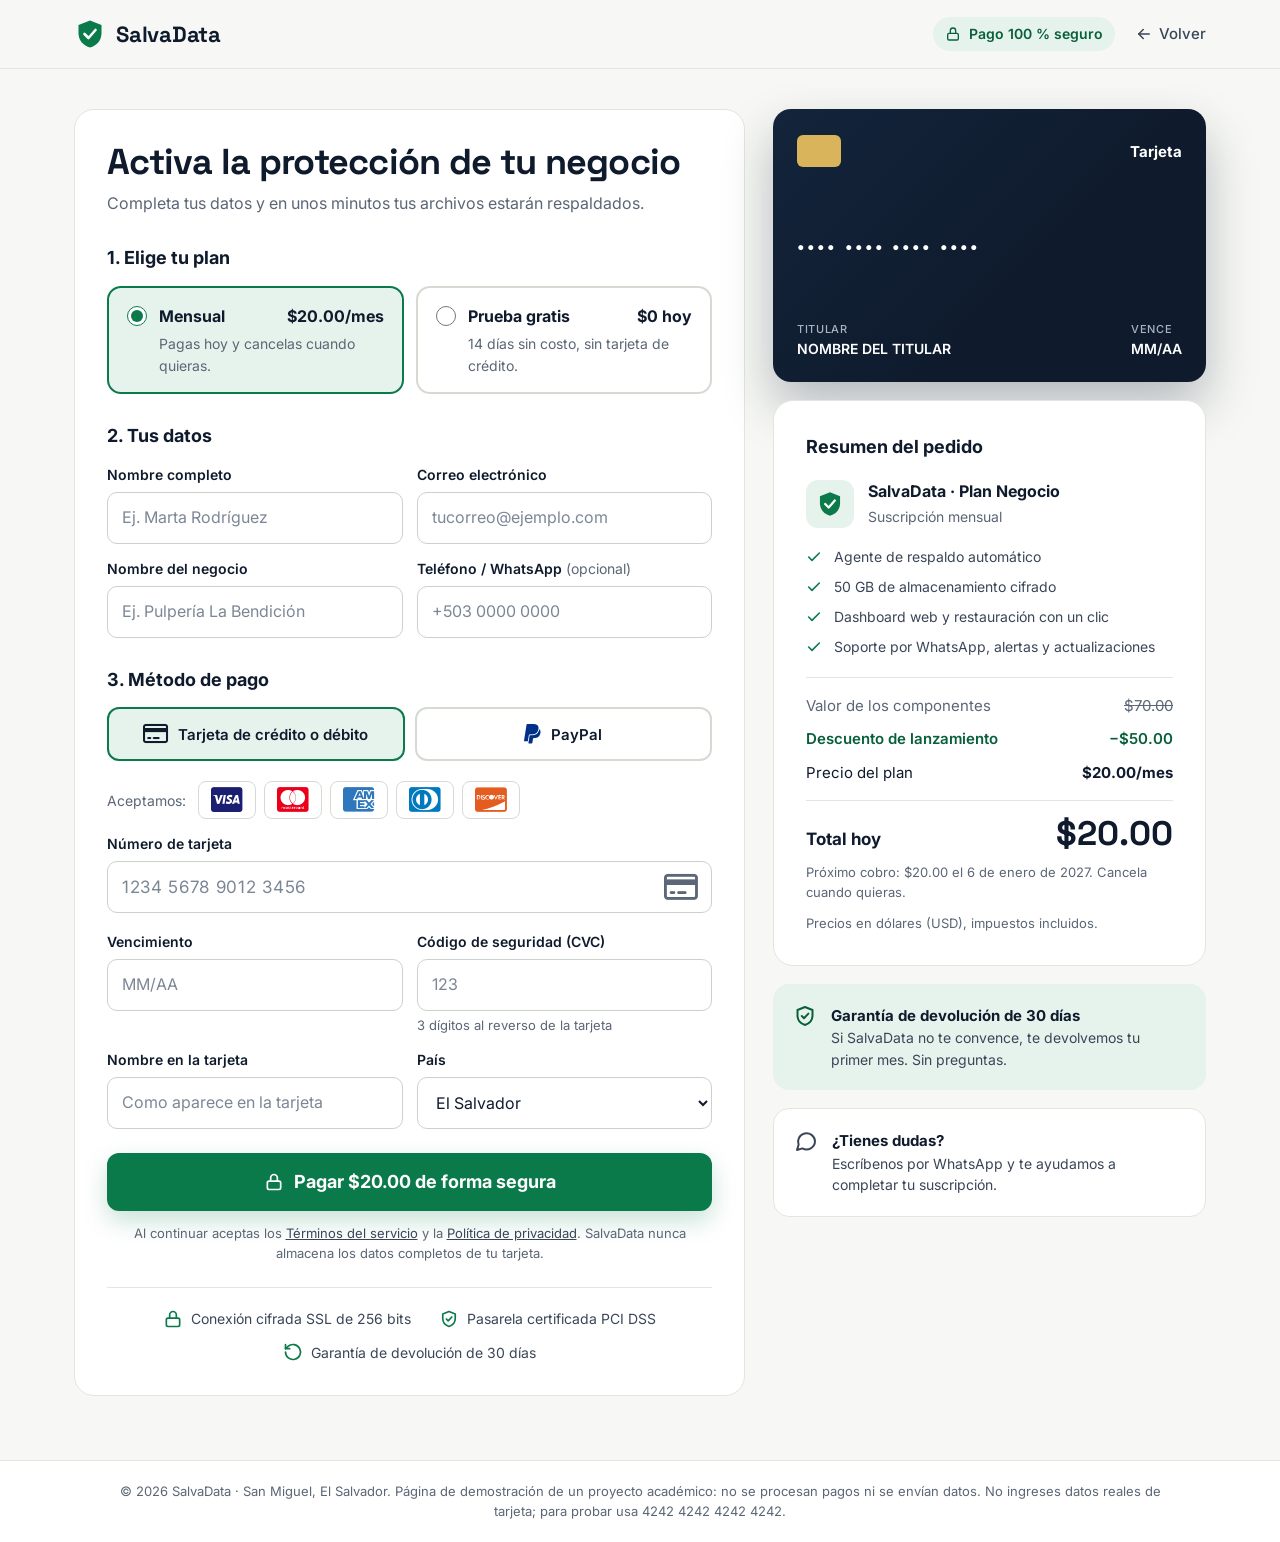
==== salvadata-web/checkout.html @ 9bafadc7 "primerito commit" ====
<!DOCTYPE html>
<html lang="es">
<head>
  <meta charset="UTF-8">
  <meta name="viewport" content="width=device-width, initial-scale=1.0">
  <title>Pago seguro | SalvaData</title>
  <meta name="robots" content="noindex">
  <link rel="preconnect" href="https://fonts.googleapis.com">
  <link rel="preconnect" href="https://fonts.gstatic.com" crossorigin>
  <link href="https://fonts.googleapis.com/css2?family=Inter:wght@400;500;600;700&family=Space+Grotesk:wght@500;600;700&display=swap" rel="stylesheet">
  <!-- Font Awesome: logotipos de las marcas de tarjetas (Visa, Mastercard, Amex, Diners, Discover, PayPal) -->
  <link rel="stylesheet" href="https://cdnjs.cloudflare.com/ajax/libs/font-awesome/6.5.2/css/all.min.css" referrerpolicy="no-referrer">
  <link rel="stylesheet" href="css/styles.css">
</head>
<body>

  <svg xmlns="http://www.w3.org/2000/svg" style="display:none">
    <symbol id="logo" viewBox="0 0 32 32"><path d="M16 2.5 4.5 7v8.2c0 7.2 4.9 12.4 11.5 14.3 6.6-1.9 11.5-7.1 11.5-14.3V7L16 2.5Z" fill="currentColor"/><path d="m10.5 16 4 4 7-8" fill="none" stroke="#fff" stroke-width="2.6" stroke-linecap="round" stroke-linejoin="round"/></symbol>
    <symbol id="i-check" viewBox="0 0 24 24" fill="none" stroke="currentColor" stroke-width="2.4" stroke-linecap="round" stroke-linejoin="round"><path d="M20 6 9 17l-5-5"/></symbol>
    <symbol id="i-lock" viewBox="0 0 24 24" fill="none" stroke="currentColor" stroke-width="2" stroke-linecap="round" stroke-linejoin="round"><rect x="4" y="11" width="16" height="10" rx="2"/><path d="M8 11V7a4 4 0 0 1 8 0v4"/></symbol>
    <symbol id="i-shield" viewBox="0 0 24 24" fill="none" stroke="currentColor" stroke-width="2" stroke-linecap="round" stroke-linejoin="round"><path d="M12 3 4.5 6v5.5c0 4.7 3.2 8.1 7.5 9.5 4.3-1.4 7.5-4.8 7.5-9.5V6L12 3Z"/><path d="m8.8 12 2.2 2.2 4.4-4.6"/></symbol>
    <symbol id="i-back" viewBox="0 0 24 24" fill="none" stroke="currentColor" stroke-width="2" stroke-linecap="round" stroke-linejoin="round"><path d="M19 12H5"/><path d="m11 18-6-6 6-6"/></symbol>
    <symbol id="i-refresh" viewBox="0 0 24 24" fill="none" stroke="currentColor" stroke-width="2" stroke-linecap="round" stroke-linejoin="round"><path d="M3 12a9 9 0 1 0 3-6.7L3 8"/><path d="M3 3v5h5"/></symbol>
    <symbol id="i-chat" viewBox="0 0 24 24" fill="none" stroke="currentColor" stroke-width="2" stroke-linecap="round" stroke-linejoin="round"><path d="M21 12a8.5 8.5 0 0 1-12.6 7.4L3 21l1.6-5.2A8.5 8.5 0 1 1 21 12Z"/></symbol>
  </svg>

  <header class="site-header checkout-header">
    <div class="container">
      <a href="index.html" class="logo" aria-label="SalvaData, volver a la página principal">
        <svg class="logo-mark" aria-hidden="true"><use href="#logo"/></svg>
        <span>SalvaData</span>
      </a>
      <div class="header-right">
        <span class="secure-pill"><svg class="icon" aria-hidden="true"><use href="#i-lock"/></svg>Pago 100 % seguro</span>
        <a href="index.html" class="back-link"><svg class="icon" aria-hidden="true"><use href="#i-back"/></svg>Volver</a>
      </div>
    </div>
  </header>

  <main class="checkout">
    <div class="container">

      <!-- ============ COLUMNA IZQUIERDA ============ -->
      <div>
        <form id="checkout-form" class="panel" novalidate>
          <h1>Activa la protección de tu negocio</h1>
          <p class="checkout__intro">Completa tus datos y en unos minutos tus archivos estarán respaldados.</p>

          <!-- 1. Plan -->
          <fieldset class="form-block">
            <legend>1. Elige tu plan</legend>
            <div class="plan-options">
              <label class="plan-option">
                <input type="radio" name="plan" value="mensual" checked>
                <span class="plan-option__body">
                  <span class="plan-option__top">Mensual <span>$20.00/mes</span></span>
                  <span class="plan-option__desc">Pagas hoy y cancelas cuando quieras.</span>
                </span>
              </label>
              <label class="plan-option">
                <input type="radio" name="plan" value="prueba">
                <span class="plan-option__body">
                  <span class="plan-option__top">Prueba gratis <span>$0 hoy</span></span>
                  <span class="plan-option__desc">14 días sin costo, sin tarjeta de crédito.</span>
                </span>
              </label>
            </div>
          </fieldset>

          <!-- 2. Datos -->
          <fieldset class="form-block">
            <legend>2. Tus datos</legend>
            <div class="fields">
              <div class="field">
                <label for="nombre">Nombre completo</label>
                <input id="nombre" type="text" autocomplete="name" placeholder="Ej. Marta Rodríguez">
              </div>
              <div class="field">
                <label for="correo">Correo electrónico</label>
                <input id="correo" type="email" autocomplete="email" placeholder="tucorreo@ejemplo.com">
              </div>
              <div class="field">
                <label for="negocio">Nombre del negocio</label>
                <input id="negocio" type="text" autocomplete="organization" placeholder="Ej. Pulpería La Bendición">
              </div>
              <div class="field">
                <label for="telefono">Teléfono / WhatsApp <span style="font-weight:400;color:var(--muted)">(opcional)</span></label>
                <input id="telefono" type="tel" autocomplete="tel" placeholder="+503 0000 0000">
              </div>
            </div>
          </fieldset>

          <!-- 3. Pago (solo plan mensual) -->
          <fieldset class="form-block" id="pago-block">
            <legend>3. Método de pago</legend>
            <div class="pay-tabs" role="tablist" aria-label="Método de pago">
              <button type="button" class="pay-tab" role="tab" id="tab-tarjeta" aria-selected="true" aria-controls="panel-tarjeta" data-method="tarjeta">
                <i class="fa-regular fa-credit-card" aria-hidden="true"></i>Tarjeta de crédito o débito
              </button>
              <button type="button" class="pay-tab" role="tab" id="tab-paypal" aria-selected="false" aria-controls="panel-paypal" data-method="paypal" tabindex="-1">
                <i class="fa-brands fa-paypal" aria-hidden="true" style="color:#003087"></i>PayPal
              </button>
            </div>

            <div id="panel-tarjeta" role="tabpanel" aria-labelledby="tab-tarjeta">
              <div class="accepted">
                <span class="accepted__label">Aceptamos:</span>
                <div class="card-logos" id="card-logos">
                  <span class="card-logo" data-brand="visa" title="Visa"><i class="fa-brands fa-cc-visa" aria-hidden="true"></i><span class="sr-only">Visa</span></span>
                  <span class="card-logo" data-brand="mastercard" title="Mastercard"><i class="fa-brands fa-cc-mastercard" aria-hidden="true"></i><span class="sr-only">Mastercard</span></span>
                  <span class="card-logo" data-brand="amex" title="American Express"><i class="fa-brands fa-cc-amex" aria-hidden="true"></i><span class="sr-only">American Express</span></span>
                  <span class="card-logo" data-brand="diners" title="Diners Club"><i class="fa-brands fa-cc-diners-club" aria-hidden="true"></i><span class="sr-only">Diners Club</span></span>
                  <span class="card-logo" data-brand="discover" title="Discover"><i class="fa-brands fa-cc-discover" aria-hidden="true"></i><span class="sr-only">Discover</span></span>
                </div>
              </div>

              <div class="fields">
                <div class="field field--full">
                  <label for="card-number">Número de tarjeta</label>
                  <div class="input-icon">
                    <input id="card-number" type="text" inputmode="numeric" autocomplete="cc-number" placeholder="1234 5678 9012 3456">
                    <span class="input-icon__brand" id="card-brand-icon" aria-hidden="true"><i class="fa-regular fa-credit-card"></i></span>
                  </div>
                  <span class="field__hint" id="card-brand-text" aria-live="polite"></span>
                </div>
                <div class="field">
                  <label for="card-exp">Vencimiento</label>
                  <input id="card-exp" type="text" inputmode="numeric" autocomplete="cc-exp" placeholder="MM/AA">
                </div>
                <div class="field">
                  <label for="card-cvc">Código de seguridad (CVC)</label>
                  <input id="card-cvc" type="password" inputmode="numeric" autocomplete="cc-csc" placeholder="123">
                  <span class="field__hint" id="cvc-hint">3 dígitos al reverso de la tarjeta</span>
                </div>
                <div class="field">
                  <label for="card-name">Nombre en la tarjeta</label>
                  <input id="card-name" type="text" autocomplete="cc-name" placeholder="Como aparece en la tarjeta">
                </div>
                <div class="field">
                  <label for="pais">País</label>
                  <select id="pais" autocomplete="country-name">
                    <option>El Salvador</option>
                    <option>Guatemala</option>
                    <option>Honduras</option>
                    <option>Nicaragua</option>
                    <option>Costa Rica</option>
                    <option>Panamá</option>
                    <option>México</option>
                    <option>Estados Unidos</option>
                    <option>Otro</option>
                  </select>
                </div>
              </div>
            </div>

            <div id="panel-paypal" role="tabpanel" aria-labelledby="tab-paypal" hidden>
              <div class="notice notice--neutral">
                <i class="fa-brands fa-paypal" aria-hidden="true"></i>
                <p>Al continuar se abrirá PayPal para que inicies sesión y apruebes el pago de <strong>$20.00 al mes</strong>. SalvaData no recibe tu contraseña ni los datos de tu cuenta.</p>
              </div>
            </div>
          </fieldset>

          <div class="notice notice--accent" id="trial-note" hidden>
            <svg class="icon" aria-hidden="true"><use href="#i-shield"/></svg>
            <p><strong>No necesitas tarjeta para tu prueba.</strong> Te avisaremos antes de que terminen los 14 días y tú decides si continúas. Nunca te cobraremos sin tu aprobación.</p>
          </div>

          <p class="form-error" id="form-error" role="alert" hidden></p>

          <button type="submit" class="btn btn--primary btn--block pay-btn" id="pay-btn">
            <svg class="icon" aria-hidden="true"><use href="#i-lock"/></svg>
            <span id="pay-label">Pagar $20.00 de forma segura</span>
          </button>
          <p class="legal">Al continuar aceptas los <a href="#">Términos del servicio</a> y la <a href="#">Política de privacidad</a>. SalvaData nunca almacena los datos completos de tu tarjeta.</p>

          <ul class="trust">
            <li><svg class="icon" aria-hidden="true"><use href="#i-lock"/></svg>Conexión cifrada SSL de 256 bits</li>
            <li><svg class="icon" aria-hidden="true"><use href="#i-shield"/></svg>Pasarela certificada PCI DSS</li>
            <li><svg class="icon" aria-hidden="true"><use href="#i-refresh"/></svg>Garantía de devolución de 30 días</li>
          </ul>
        </form>

        <!-- Pantalla de confirmación -->
        <section class="panel success" id="success" hidden tabindex="-1" aria-labelledby="success-title">
          <div class="success__icon"><svg aria-hidden="true"><use href="#i-check"/></svg></div>
          <h1 id="success-title">¡Pago aprobado!</h1>
          <p class="success__text" id="success-text"></p>
          <p class="success__paid" id="success-paid"></p>
          <ol class="success__steps">
            <li><span>1</span>Revisa tu correo y confirma tu cuenta.</li>
            <li><span>2</span>Descarga e instala el agente para Windows.</li>
            <li><span>3</span>Elige las carpetas que quieres proteger.</li>
          </ol>
          <div class="success__actions">
            <button type="button" class="btn btn--primary btn--lg" id="download-btn">Descargar agente para Windows</button>
            <a href="index.html" class="btn btn--outline btn--lg">Volver al inicio</a>
          </div>
          <button type="button" class="link-btn" id="reset-btn">Repetir la demostración</button>
        </section>
      </div>

      <!-- ============ COLUMNA DERECHA: RESUMEN ============ -->
      <aside class="summary-col" aria-label="Resumen del pedido">
        <div class="card-preview" id="card-preview" aria-hidden="true">
          <div class="card-preview__top">
            <span class="card-preview__chip"></span>
            <span class="card-preview__brand" id="preview-brand"><span>Tarjeta</span></span>
          </div>
          <div class="card-preview__number" id="preview-number">•••• •••• •••• ••••</div>
          <div class="card-preview__bottom">
            <span class="card-preview__holder"><small>TITULAR</small><span id="preview-name">NOMBRE DEL TITULAR</span></span>
            <span><small>VENCE</small><span id="preview-exp">MM/AA</span></span>
          </div>
        </div>

        <div class="panel summary">
          <h2>Resumen del pedido</h2>
          <div class="summary__plan">
            <div class="summary__plan-icon"><svg class="logo-mark" aria-hidden="true"><use href="#logo"/></svg></div>
            <div>
              <strong>SalvaData · Plan Negocio</strong>
              <span id="summary-plan">Suscripción mensual</span>
            </div>
          </div>
          <ul class="check-list">
            <li><svg class="icon" aria-hidden="true"><use href="#i-check"/></svg>Agente de respaldo automático</li>
            <li><svg class="icon" aria-hidden="true"><use href="#i-check"/></svg>50 GB de almacenamiento cifrado</li>
            <li><svg class="icon" aria-hidden="true"><use href="#i-check"/></svg>Dashboard web y restauración con un clic</li>
            <li><svg class="icon" aria-hidden="true"><use href="#i-check"/></svg>Soporte por WhatsApp, alertas y actualizaciones</li>
          </ul>
          <div class="summary__rows">
            <div class="summary__row summary__row--muted"><span>Valor de los componentes</span><s>$70.00</s></div>
            <div class="summary__row summary__row--discount"><span>Descuento de lanzamiento</span><span>−$50.00</span></div>
            <div class="summary__row"><span>Precio del plan</span><strong>$20.00/mes</strong></div>
            <div class="summary__row summary__row--discount" id="trial-row" hidden><span>Prueba gratis (14 días)</span><span>−$20.00</span></div>
          </div>
          <div class="summary__total"><span>Total hoy</span><strong id="total-today">$20.00</strong></div>
          <p class="summary__small" id="next-charge"></p>
          <p class="summary__small">Precios en dólares (USD), impuestos incluidos.</p>
        </div>

        <div class="side-box side-box--accent">
          <svg class="icon" aria-hidden="true"><use href="#i-shield"/></svg>
          <p><strong>Garantía de devolución de 30 días</strong>Si SalvaData no te convence, te devolvemos tu primer mes. Sin preguntas.</p>
        </div>
        <div class="side-box side-box--plain">
          <svg class="icon" aria-hidden="true"><use href="#i-chat"/></svg>
          <p><strong>¿Tienes dudas?</strong>Escríbenos por WhatsApp y te ayudamos a completar tu suscripción.</p>
        </div>
      </aside>

    </div>
  </main>

  <footer class="demo-footer">
    <p>© 2026 SalvaData · San Miguel, El Salvador. Página de demostración de un proyecto académico: no se procesan pagos ni se envían datos. No ingreses datos reales de tarjeta; para probar usa 4242 4242 4242 4242.</p>
  </footer>

  <script src="js/checkout.js"></script>
</body>
</html>
---- salvadata-web/css/styles.css ----
/* =========================================================
   SalvaData – Estilos globales (landing + checkout)
   ========================================================= */

:root {
  --accent: #0B7A4B;
  --accent-dark: #08603B;
  --accent-soft: #E6F3EC;
  --accent-light: #7DD3A8;
  --ink: #0F1B2D;
  --text: #3A4658;
  --muted: #5B6676;
  --bg: #F7F8F5;
  --surface: #FFFFFF;
  --border: #E2E6E0;
  --border-strong: #CBD2C9;
  --warn: #B54708;
  --warn-dark: #93370D;
  --warn-bg: #FFF8F1;
  --warn-soft: #FDE7D2;
  --warn-border: #F3D9BF;
  --gold: #F2B33D;
  --error: #9B1C14;
  --error-bg: #FEECEB;
  --navy: #0F1B2D;
  --navy-text: #A9B4C2;
  --radius: 16px;
  --radius-sm: 10px;
  --shadow: 0 30px 70px rgba(15, 27, 45, 0.12);
  --font-body: "Inter", system-ui, -apple-system, "Segoe UI", sans-serif;
  --font-head: "Space Grotesk", "Inter", system-ui, sans-serif;
}

*, *::before, *::after { box-sizing: border-box; }

html { scroll-behavior: smooth; scroll-padding-top: 80px; }

body {
  margin: 0;
  font-family: var(--font-body);
  font-size: 16px;
  line-height: 1.55;
  color: var(--ink);
  background: var(--bg);
  -webkit-font-smoothing: antialiased;
}

img, svg { display: block; max-width: 100%; }
a { color: var(--accent); }
a:hover { color: var(--accent-dark); }
h1, h2, h3, p, ul, ol, figure, blockquote { margin: 0; }
ul, ol { padding: 0; list-style: none; }
button, input, select { font: inherit; color: inherit; }

:focus-visible { outline: 3px solid rgba(11, 122, 75, 0.45); outline-offset: 2px; }

.container { width: 100%; max-width: 1180px; margin: 0 auto; padding: 0 24px; }
.sr-only {
  position: absolute; width: 1px; height: 1px; padding: 0; margin: -1px;
  overflow: hidden; clip: rect(0, 0, 0, 0); white-space: nowrap; border: 0;
}

/* ---------- Tipografía ---------- */
.eyebrow {
  font-size: 14px; font-weight: 700; letter-spacing: 0.08em;
  text-transform: uppercase; color: var(--accent-dark);
}
.eyebrow--warn { color: var(--warn); }
.eyebrow--light { color: var(--accent-light); }

.section-title {
  margin-top: 12px;
  font-family: var(--font-head);
  font-size: clamp(2rem, 3.4vw, 2.9rem);
  line-height: 1.1;
  letter-spacing: -0.02em;
}
.section-lead { margin-top: 18px; font-size: 18px; color: var(--text); max-width: 720px; }
.section-head--center { text-align: center; max-width: 720px; margin: 0 auto; }
.section-head--center .section-lead { margin-left: auto; margin-right: auto; }

/* ---------- Botones ---------- */
.btn {
  display: inline-flex; align-items: center; justify-content: center; gap: 10px;
  min-height: 48px; padding: 0 22px;
  border-radius: 12px; border: 1.5px solid transparent;
  font-weight: 600; font-size: 16px; text-decoration: none;
  cursor: pointer; transition: transform .15s ease, background-color .15s ease, box-shadow .15s ease;
}
.btn:hover { transform: translateY(-1px); }
.btn--primary { background: var(--accent); color: #fff; box-shadow: 0 10px 24px rgba(11, 122, 75, 0.22); }
.btn--primary:hover { background: var(--accent-dark); color: #fff; }
.btn--outline { background: var(--surface); border-color: var(--border-strong); color: var(--ink); }
.btn--outline:hover { border-color: var(--ink); color: var(--ink); }
.btn--ghost-light { border-color: #fff; color: #fff; }
.btn--ghost-light:hover { background: rgba(255,255,255,0.08); color: #fff; }
.btn--lg { min-height: 56px; padding: 0 28px; font-size: 17px; font-weight: 700; }
.btn--sm { min-height: 44px; padding: 0 18px; font-size: 15px; }
.btn--block { width: 100%; }

/* ---------- Iconos y listas con check ---------- */
.icon { width: 20px; height: 20px; flex: none; }
.check-list { display: flex; flex-direction: column; gap: 14px; }
.check-list li { display: flex; gap: 12px; align-items: flex-start; }
.check-list .icon { margin-top: 2px; color: var(--accent); }
.inline-checks { display: flex; flex-wrap: wrap; gap: 8px 22px; font-size: 15px; color: var(--text); }
.inline-checks li { display: flex; align-items: center; gap: 8px; }
.inline-checks .icon { width: 18px; height: 18px; color: var(--accent); }

/* ---------- Encabezado ---------- */
.site-header {
  position: sticky; top: 0; z-index: 50;
  background: rgba(247, 248, 245, 0.94);
  backdrop-filter: saturate(1.4) blur(8px);
  border-bottom: 1px solid var(--border);
}
.site-header .container { display: flex; align-items: center; justify-content: space-between; gap: 24px; min-height: 72px; }
.logo { display: flex; align-items: center; gap: 10px; text-decoration: none; color: var(--ink); }
.logo:hover { color: var(--ink); }
.logo svg { width: 32px; height: 32px; }
.logo-mark { color: var(--accent); flex: none; }
.logo span { font-family: var(--font-head); font-weight: 700; font-size: 22px; letter-spacing: -0.01em; }
.nav { display: flex; align-items: center; gap: 28px; }
.nav__links { display: flex; gap: 24px; }
.nav__links a { color: var(--text); text-decoration: none; font-weight: 500; font-size: 15px; padding: 10px 0; }
.nav__links a:hover { color: var(--ink); }
.nav-toggle {
  display: none; width: 44px; height: 44px; border-radius: 10px;
  border: 1.5px solid var(--border-strong); background: var(--surface);
  align-items: center; justify-content: center; cursor: pointer;
}
.nav-toggle .icon { width: 22px; height: 22px; }

/* ---------- 1. Hero ---------- */
.hero { padding: 72px 0 96px; }
.hero .container { display: grid; grid-template-columns: 1.1fr 1fr; gap: 56px; align-items: center; }
.pill {
  display: inline-flex; align-items: center; gap: 8px;
  padding: 6px 14px; border-radius: 999px;
  background: var(--accent-soft); color: var(--accent-dark);
  font-size: 14px; font-weight: 600;
}
.hero h1 {
  margin-top: 20px;
  font-family: var(--font-head); font-weight: 700;
  font-size: clamp(2.4rem, 4.8vw, 4rem); line-height: 1.04; letter-spacing: -0.025em;
}
.hero__sub { margin-top: 22px; font-size: 19px; color: var(--text); max-width: 560px; }
.hero__actions { margin-top: 32px; display: flex; flex-wrap: wrap; gap: 12px; }
.hero .inline-checks { margin-top: 24px; }

.hero-visual { position: relative; padding-top: 20px; }
.hero-visual__badge {
  position: absolute; top: 0; right: 20px; z-index: 2;
  display: inline-flex; align-items: center; gap: 8px;
  padding: 10px 14px; border-radius: 12px;
  background: var(--navy); color: #fff; font-size: 14px; font-weight: 600;
  box-shadow: 0 12px 28px rgba(15, 27, 45, 0.25);
}
.hero-visual__badge .icon { width: 18px; height: 18px; }
.agent-card {
  background: var(--surface); border: 1px solid var(--border);
  border-radius: 20px; padding: 28px; box-shadow: var(--shadow);
}
.agent-card__top { display: flex; align-items: center; justify-content: space-between; gap: 12px; flex-wrap: wrap; }
.agent-card__brand { display: flex; align-items: center; gap: 10px; font-weight: 600; }
.agent-card__brand svg { width: 26px; height: 26px; }
.status {
  display: inline-flex; align-items: center; gap: 6px;
  padding: 4px 10px; border-radius: 999px;
  background: var(--accent-soft); color: var(--accent-dark); font-size: 13px; font-weight: 600;
}
.status::before { content: ""; width: 8px; height: 8px; border-radius: 50%; background: var(--accent); }
.agent-card__main { margin-top: 28px; display: flex; align-items: center; gap: 20px; }
.shield-circle {
  width: 84px; height: 84px; border-radius: 50%; flex: none;
  background: var(--accent-soft); color: var(--accent);
  display: flex; align-items: center; justify-content: center;
}
.shield-circle svg { width: 44px; height: 44px; }
.agent-card__title { font-family: var(--font-head); font-size: 24px; font-weight: 700; }
.agent-card__meta { color: var(--muted); font-size: 15px; }
.progress { margin-top: 20px; height: 8px; border-radius: 999px; background: #EDF0EB; overflow: hidden; }
.progress span { display: block; height: 100%; background: var(--accent); border-radius: inherit; }
.progress--full span { width: 0; animation: fill 1.6s ease-out .3s forwards; }
@keyframes fill { to { width: 100%; } }
.file-list { margin-top: 22px; display: flex; flex-direction: column; gap: 10px; }
.file-list li {
  display: flex; align-items: center; justify-content: space-between; gap: 12px;
  padding: 12px 14px; border-radius: 12px; background: var(--bg); font-size: 15px;
}
.file-list li > span { display: flex; align-items: center; gap: 10px; min-width: 0; overflow-wrap: anywhere; }
.file-list .icon { width: 18px; height: 18px; color: var(--muted); }
.file-list strong { color: var(--accent-dark); font-size: 13px; }
.agent-card__foot { margin-top: 18px; font-size: 14px; color: var(--muted); }

/* ---------- Secciones genéricas ---------- */
.section { padding: 96px 0; }
.section--white { background: var(--surface); border-top: 1px solid var(--border); border-bottom: 1px solid var(--border); }
.section--dark { background: var(--navy); color: #E8EDF3; }
.section--dark .section-title { color: #fff; }
.section--dark .section-lead { color: var(--navy-text); }

.grid-3 { display: grid; grid-template-columns: repeat(3, minmax(0, 1fr)); gap: 20px; }
.grid-2 { display: grid; grid-template-columns: repeat(2, minmax(0, 1fr)); gap: 20px; }

/* ---------- 2. Problema y solución ---------- */
.pain-card { padding: 28px; border-radius: var(--radius); border: 1px solid var(--warn-border); background: var(--warn-bg); }
.pain-card__icon {
  width: 48px; height: 48px; border-radius: 12px; background: var(--warn-soft); color: var(--warn);
  display: flex; align-items: center; justify-content: center;
}
.pain-card__icon .icon { width: 24px; height: 24px; }
.pain-card h3 { margin-top: 18px; font-size: 20px; }
.pain-card p { margin-top: 8px; color: var(--text); }
.problem-grid { margin-top: 44px; }
.solution {
  margin-top: 28px; padding: 40px; border-radius: 20px; background: var(--accent-soft);
  display: grid; grid-template-columns: repeat(2, minmax(0, 1fr)); gap: 32px 56px; align-items: center;
}
.solution h3 { margin-top: 10px; font-family: var(--font-head); font-size: clamp(1.6rem, 2.6vw, 2.2rem); line-height: 1.15; letter-spacing: -0.015em; }
.solution p { margin-top: 14px; font-size: 17px; color: var(--text); }

/* ---------- 3. Mockup ---------- */
.browser { margin-top: 48px; background: var(--surface); color: var(--ink); border-radius: 16px; overflow: hidden; box-shadow: 0 40px 90px rgba(0, 0, 0, 0.35); }
.browser__bar { display: flex; align-items: center; gap: 14px; padding: 12px 18px; background: #EEF1EC; border-bottom: 1px solid var(--border); }
.browser__dots { display: flex; gap: 6px; }
.browser__dots span { width: 11px; height: 11px; border-radius: 50%; background: #D5DBD3; }
.browser__url { flex: 1; max-width: 420px; margin: 0 auto; padding: 6px 14px; border-radius: 8px; background: #fff; font-size: 13px; color: var(--muted); text-align: center; }
.dash { display: grid; grid-template-columns: 220px minmax(0, 1fr); }
.dash__side { padding: 22px 16px; background: var(--bg); border-right: 1px solid var(--border); }
.dash__side .logo span { font-size: 17px; }
.dash__side .logo svg { width: 24px; height: 24px; }
.dash__menu { margin-top: 22px; display: flex; flex-direction: column; gap: 4px; font-size: 15px; }
.dash__menu li { padding: 10px 12px; border-radius: 8px; color: var(--text); }
.dash__menu li.is-active { background: var(--accent-soft); color: var(--accent-dark); font-weight: 600; }
.dash__main { padding: 28px; min-width: 0; }
.dash__head { display: flex; flex-wrap: wrap; align-items: center; justify-content: space-between; gap: 16px; }
.dash__hello { font-family: var(--font-head); font-size: 24px; font-weight: 700; }
.dash__head p { color: var(--muted); font-size: 15px; }
.stats { margin-top: 24px; display: grid; grid-template-columns: repeat(3, minmax(0, 1fr)); gap: 14px; }
.stat { padding: 18px; border-radius: 12px; border: 1px solid var(--border); }
.stat__label { font-size: 13px; color: var(--muted); font-weight: 500; }
.stat__value { margin-top: 6px; font-size: 20px; font-weight: 700; }
.stat__value small { font-size: 14px; font-weight: 500; color: var(--muted); }
.stat__value--ok { display: flex; align-items: center; gap: 8px; color: var(--accent-dark); }
.stat__value--ok::before { content: ""; width: 10px; height: 10px; border-radius: 50%; background: var(--accent); }
.stat .progress { margin-top: 10px; height: 6px; }
.table-title { margin-top: 28px; font-weight: 700; }
.table-wrap { margin-top: 12px; overflow-x: auto; border: 1px solid var(--border); border-radius: 12px; }
.table-wrap table { width: 100%; min-width: 620px; border-collapse: collapse; font-size: 14px; }
.table-wrap th { padding: 12px 16px; text-align: left; font-weight: 600; color: var(--muted); background: var(--bg); }
.table-wrap td { padding: 12px 16px; border-top: 1px solid var(--border); }
.tag { display: inline-block; padding: 3px 10px; border-radius: 999px; font-size: 13px; font-weight: 600; background: var(--accent-soft); color: var(--accent-dark); white-space: nowrap; }
.tag--warn { background: #FEF0E1; color: var(--warn-dark); }
.mockup-caption { margin-top: 16px; text-align: center; font-size: 14px; color: var(--navy-text); }

/* ---------- 4. Cómo funciona ---------- */
.steps { margin-top: 52px; counter-reset: paso; }
.step { padding: 32px; border-radius: 18px; background: var(--surface); border: 1px solid var(--border); position: relative; }
.step__num {
  width: 52px; height: 52px; border-radius: 50%; background: var(--accent); color: #fff;
  display: flex; align-items: center; justify-content: center;
  font-family: var(--font-head); font-weight: 700; font-size: 22px;
}
.step h3 { margin-top: 20px; font-size: 21px; }
.step p { margin-top: 8px; color: var(--text); }
.center-cta { margin-top: 40px; text-align: center; }

/* ---------- 5. Precio ---------- */
.pricing { display: grid; grid-template-columns: 1fr 1.1fr; gap: 48px 64px; align-items: center; }
.promo-note {
  margin-top: 24px; display: inline-flex; align-items: center; gap: 10px;
  padding: 12px 16px; border-radius: 12px; background: #FFF4D6; color: #5C3D00; font-weight: 600; font-size: 15px;
}
.promo-note .icon { color: #8A5A00; }
.price-card { padding: 36px; border-radius: 22px; border: 2px solid var(--accent); background: var(--surface); box-shadow: var(--shadow); }
.price-card__head { display: flex; align-items: center; justify-content: space-between; gap: 12px; flex-wrap: wrap; }
.price-card__name { font-family: var(--font-head); font-size: 24px; font-weight: 700; }
.badge-gold { padding: 5px 12px; border-radius: 999px; background: var(--gold); color: var(--ink); font-size: 13px; font-weight: 700; }
.value-list { margin-top: 24px; }
.value-list li { display: flex; justify-content: space-between; gap: 16px; padding: 12px 0; border-bottom: 1px dashed #D5DBD3; }
.value-list li:last-child { border-bottom-style: solid; border-color: var(--border); }
.value-list li span:last-child { font-weight: 600; white-space: nowrap; }
.value-total { margin-top: 18px; display: flex; justify-content: space-between; font-size: 17px; color: var(--muted); }
.value-total s { font-weight: 600; }
.price-today {
  margin-top: 14px; padding: 20px; border-radius: 14px; background: var(--accent-soft);
  display: flex; flex-wrap: wrap; align-items: flex-end; justify-content: space-between; gap: 8px 16px;
}
.price-today__label { font-weight: 700; color: var(--accent-dark); }
.price-today__amount { font-family: var(--font-head); font-weight: 700; font-size: 52px; line-height: 1; }
.price-today__amount small { font-size: 18px; font-weight: 600; color: var(--text); }
.price-card .btn { margin-top: 22px; }
.price-alt { margin-top: 12px; text-align: center; font-size: 14px; color: var(--muted); }
.price-alt a { font-weight: 600; color: var(--accent-dark); }

/* ---------- 6. Prueba social ---------- */
.compare { margin-top: 48px; }
.compare__col { padding: 32px; border-radius: 18px; }
.compare__col--before { background: var(--warn-bg); border: 1px solid var(--warn-border); }
.compare__col--after { background: var(--accent-soft); border: 1px solid var(--accent); }
.compare__label { display: inline-flex; padding: 5px 12px; border-radius: 999px; font-weight: 700; font-size: 14px; }
.compare__col--before .compare__label { background: var(--warn-soft); color: var(--warn-dark); }
.compare__col--after .compare__label { background: var(--accent); color: #fff; }
.compare .check-list { margin-top: 22px; }
.compare__col--before .check-list { color: var(--text); }
.compare__col--before .check-list .icon { color: var(--warn); }

.testimonials-title { margin-top: 72px; text-align: center; font-family: var(--font-head); font-size: clamp(1.5rem, 2.4vw, 2rem); letter-spacing: -0.015em; }
.testimonials-note { margin: 8px auto 0; max-width: 640px; text-align: center; font-size: 14px; color: var(--muted); }
.testimonials { margin-top: 32px; }
.testimonial { padding: 28px; border-radius: 18px; background: var(--surface); border: 1px solid var(--border); display: flex; flex-direction: column; gap: 20px; }
.testimonial blockquote { font-size: 17px; }
.testimonial figcaption { margin-top: auto; display: flex; align-items: center; gap: 12px; font-size: 14px; color: var(--muted); }
.testimonial figcaption strong { display: block; color: var(--ink); font-size: 15px; }
.avatar { width: 44px; height: 44px; border-radius: 50%; flex: none; display: flex; align-items: center; justify-content: center; font-weight: 700; }
.avatar--1 { background: var(--warn-soft); color: var(--warn-dark); }
.avatar--2 { background: #DCE7F7; color: #1D3F73; }
.avatar--3 { background: var(--accent-soft); color: var(--accent-dark); }

/* ---------- 7. FAQ ---------- */
.faq { max-width: 860px; }
.faq__list { margin-top: 44px; border-top: 1px solid var(--border); }
.faq details { border-bottom: 1px solid var(--border); }
.faq summary {
  list-style: none; cursor: pointer;
  display: flex; align-items: center; justify-content: space-between; gap: 16px;
  padding: 22px 4px; font-size: 18px; font-weight: 600;
}
.faq summary::-webkit-details-marker { display: none; }
.faq summary::after {
  content: "+"; flex: none; font-size: 28px; font-weight: 400; line-height: 1; color: var(--accent);
  transition: transform .2s ease;
}
.faq details[open] summary::after { transform: rotate(45deg); }
.faq details p { padding: 0 4px 22px; color: var(--text); }

/* ---------- 8. Garantía y CTA final ---------- */
.final-cta { text-align: center; max-width: 860px; }
.final-cta__icon {
  width: 76px; height: 76px; margin: 0 auto; border-radius: 50%;
  background: rgba(125, 211, 168, 0.14); color: var(--accent-light);
  display: flex; align-items: center; justify-content: center;
}
.final-cta__icon svg { width: 40px; height: 40px; }
.final-cta .section-title { margin-top: 24px; }
.final-cta .section-lead { margin-left: auto; margin-right: auto; max-width: 640px; }
.final-cta__actions { margin-top: 36px; display: flex; flex-wrap: wrap; justify-content: center; gap: 12px; }
.final-cta .inline-checks { margin-top: 36px; justify-content: center; color: #D3DBE5; }
.final-cta .inline-checks .icon { color: var(--accent-light); }

/* ---------- Pie de página ---------- */
.site-footer { background: var(--surface); border-top: 1px solid var(--border); }
.site-footer .container { padding-top: 28px; padding-bottom: 28px; display: flex; flex-wrap: wrap; align-items: center; justify-content: space-between; gap: 12px 24px; font-size: 14px; color: var(--muted); }
.site-footer .logo svg { width: 22px; height: 22px; }
.site-footer .logo span { font-size: 17px; }
.site-footer nav { display: flex; gap: 18px; }
.site-footer nav a { color: var(--muted); }

/* =========================================================
   CHECKOUT
   ========================================================= */
.checkout-header .container { min-height: 68px; }
.secure-pill { white-space: nowrap; display: inline-flex; align-items: center; gap: 8px; padding: 6px 12px; border-radius: 999px; background: var(--accent-soft); color: var(--accent-dark); font-size: 14px; font-weight: 600; }
.secure-pill .icon { width: 16px; height: 16px; }
.header-right { display: flex; align-items: center; gap: 20px; flex-wrap: wrap; }
.back-link { display: inline-flex; align-items: center; gap: 6px; min-height: 44px; color: var(--text); text-decoration: none; font-weight: 500; font-size: 15px; }
.back-link .icon { width: 18px; height: 18px; }

.checkout { padding: 40px 0 64px; }
.checkout .container { display: grid; grid-template-columns: minmax(0, 1.55fr) minmax(0, 1fr); gap: 28px; align-items: start; }
.panel { background: var(--surface); border: 1px solid var(--border); border-radius: 20px; padding: 32px; }
.checkout h1 { font-family: var(--font-head); font-size: clamp(1.7rem, 3vw, 2.25rem); line-height: 1.15; letter-spacing: -0.02em; }
.checkout__intro { margin-top: 8px; color: var(--muted); }

.form-block { border: 0; margin: 28px 0 0; padding: 0; min-width: 0; }
.form-block legend { padding: 0; font-size: 18px; font-weight: 700; }

.plan-options { margin-top: 14px; display: grid; grid-template-columns: repeat(2, minmax(0, 1fr)); gap: 12px; }
.plan-option {
  display: flex; gap: 12px; align-items: flex-start; padding: 16px 18px;
  border-radius: 14px; border: 2px solid #D5DBD3; background: var(--surface); cursor: pointer;
  transition: border-color .15s ease, background-color .15s ease;
}
.plan-option:has(input:checked) { border-color: var(--accent); background: var(--accent-soft); }
.plan-option input { width: 20px; height: 20px; margin: 2px 0 0; accent-color: var(--accent); flex: none; }
.plan-option__body { flex: 1; min-width: 0; }
.plan-option__top { display: flex; justify-content: space-between; gap: 8px; font-weight: 700; }
.plan-option__desc { display: block; margin-top: 4px; font-size: 14px; color: var(--muted); }

.fields { margin-top: 14px; display: grid; grid-template-columns: repeat(2, minmax(0, 1fr)); gap: 14px; }
.field--full { grid-column: 1 / -1; }
.field label { display: block; margin-bottom: 6px; font-size: 14px; font-weight: 600; }
.field input, .field select {
  width: 100%; min-height: 52px; padding: 0 14px;
  border: 1.5px solid var(--border-strong); border-radius: var(--radius-sm);
  background: var(--surface); font-size: 16px;
  transition: border-color .15s ease, box-shadow .15s ease;
}
.field input:focus, .field select:focus { outline: none; border-color: var(--accent); box-shadow: 0 0 0 4px rgba(11, 122, 75, 0.15); }
.field input::placeholder { color: #7C8796; }
.field input.is-invalid { border-color: #D92D20; box-shadow: 0 0 0 4px rgba(217, 45, 32, 0.12); }
.field__hint { display: block; margin-top: 4px; font-size: 13px; color: var(--muted); }
.input-icon { position: relative; }
.input-icon input { padding-right: 64px; letter-spacing: 0.04em; font-size: 17px; }
.input-icon__brand { position: absolute; right: 14px; top: 50%; transform: translateY(-50%); font-size: 30px; line-height: 1; color: var(--muted); pointer-events: none; }

.pay-tabs { margin-top: 14px; display: grid; grid-template-columns: repeat(2, minmax(0, 1fr)); gap: 10px; }
.pay-tab {
  min-height: 54px; padding: 0 16px; border-radius: 12px;
  border: 2px solid #D5DBD3; background: var(--surface);
  font-weight: 600; font-size: 15px; cursor: pointer;
  display: flex; align-items: center; justify-content: center; gap: 10px;
}
.pay-tab i { font-size: 22px; }
.pay-tab[aria-selected="true"] { border-color: var(--accent); background: var(--accent-soft); }

.accepted { margin-top: 20px; display: flex; flex-wrap: wrap; align-items: center; gap: 10px; }
.accepted__label { font-size: 14px; color: var(--muted); margin-right: 2px; }
.card-logos { display: flex; flex-wrap: wrap; gap: 8px; }
.card-logo {
  display: inline-flex; align-items: center; justify-content: center;
  width: 58px; height: 38px; border-radius: 8px;
  border: 1.5px solid #D5DBD3; background: #fff; font-size: 28px;
  transition: opacity .15s ease, border-color .15s ease, transform .15s ease;
}
.card-logo[data-brand="visa"] { color: #1A1F71; }
.card-logo[data-brand="mastercard"] { color: #EB001B; }
.card-logo[data-brand="amex"] { color: #2E77BC; }
.card-logo[data-brand="diners"] { color: #0079BE; }
.card-logo[data-brand="discover"] { color: #E55C20; }
.card-logos.has-match .card-logo { opacity: 0.35; }
.card-logos.has-match .card-logo.is-match { opacity: 1; border-color: var(--accent); transform: scale(1.06); }

/* Respaldo: si Font Awesome no carga (sin internet), se muestran los nombres de las marcas */
.no-fa .card-logo { width: auto; padding: 0 10px; font-size: 12px; font-weight: 700; color: var(--ink) !important; }
.no-fa .card-logo .sr-only { position: static; width: auto; height: auto; margin: 0; clip: auto; overflow: visible; }
.no-fa .card-logo i, .no-fa .input-icon__brand, .no-fa .pay-tab i, .no-fa .notice--neutral i { display: none; }

.notice { margin-top: 20px; padding: 18px 20px; border-radius: 14px; display: flex; gap: 14px; align-items: flex-start; font-size: 15px; }
.notice .icon { width: 24px; height: 24px; }
.notice--neutral { border: 1.5px solid var(--border-strong); background: var(--bg); color: var(--text); }
.notice--accent { background: var(--accent-soft); color: var(--ink); }
.notice--accent .icon { color: var(--accent-dark); }
.notice i { font-size: 28px; color: #003087; }

.form-error { margin-top: 20px; padding: 12px 16px; border-radius: 10px; background: var(--error-bg); color: var(--error); font-size: 15px; font-weight: 600; }
.pay-btn { margin-top: 24px; min-height: 58px; font-size: 18px; font-weight: 700; }
.pay-btn .icon { width: 20px; height: 20px; }
.legal { margin-top: 12px; font-size: 13px; color: var(--muted); text-align: center; }
.legal a { color: var(--text); }

.trust { margin-top: 24px; padding-top: 20px; border-top: 1px solid var(--border); display: flex; flex-wrap: wrap; justify-content: center; gap: 12px 28px; font-size: 14px; color: var(--text); }
.trust li { display: flex; align-items: center; gap: 8px; }
.trust .icon { color: var(--accent); }

/* Vista previa de tarjeta */
.card-preview {
  aspect-ratio: 1.586; padding: 22px 24px; border-radius: 18px;
  background: linear-gradient(135deg, #13243B 0%, #0F1B2D 60%);
  color: #fff; display: flex; flex-direction: column; justify-content: space-between;
  box-shadow: 0 24px 50px rgba(15, 27, 45, 0.28);
}
.card-preview__top { display: flex; justify-content: space-between; align-items: center; }
.card-preview__chip { width: 44px; height: 32px; border-radius: 6px; background: #D9B45A; }
.card-preview__brand { font-size: 40px; line-height: 1; min-height: 40px; display: flex; align-items: center; }
.card-preview__brand span { font-size: 15px; font-weight: 700; }
.card-preview__number { font-family: var(--font-head); font-size: clamp(17px, 2.2vw, 21px); letter-spacing: 0.1em; white-space: nowrap; overflow: hidden; }
.card-preview__bottom { display: flex; justify-content: space-between; gap: 12px; font-size: 14px; font-weight: 600; }
.card-preview__bottom small { display: block; color: var(--navy-text); font-size: 11px; font-weight: 500; letter-spacing: 0.06em; }
.card-preview__holder { min-width: 0; overflow: hidden; white-space: nowrap; text-overflow: ellipsis; }

/* Resumen */
.summary-col { display: flex; flex-direction: column; gap: 18px; }
.summary h2 { font-size: 18px; }
.summary__plan { margin-top: 18px; display: flex; gap: 14px; align-items: center; }
.summary__plan-icon { width: 48px; height: 48px; border-radius: 12px; flex: none; background: var(--accent-soft); display: flex; align-items: center; justify-content: center; }
.summary__plan-icon svg { width: 28px; height: 28px; }
.summary__plan strong { display: block; }
.summary__plan span { font-size: 14px; color: var(--muted); }
.summary .check-list { margin-top: 18px; gap: 8px; font-size: 14px; color: var(--text); }
.summary .check-list .icon { width: 16px; height: 16px; margin-top: 3px; }
.summary__rows { margin-top: 20px; padding-top: 16px; border-top: 1px solid var(--border); display: flex; flex-direction: column; gap: 10px; font-size: 15px; }
.summary__row { display: flex; justify-content: space-between; gap: 12px; }
.summary__row--muted { color: var(--muted); }
.summary__row--discount { color: var(--accent-dark); font-weight: 600; }
.summary__total { margin-top: 16px; padding-top: 16px; border-top: 1px solid var(--border); display: flex; justify-content: space-between; align-items: baseline; gap: 12px; }
.summary__total span:first-child { font-size: 17px; font-weight: 700; }
.summary__total strong { font-family: var(--font-head); font-size: 34px; line-height: 1; }
.summary__small { margin-top: 10px; font-size: 13px; color: var(--muted); }
.side-box { border-radius: 16px; padding: 20px; display: flex; gap: 14px; align-items: flex-start; font-size: 14px; color: var(--text); }
.side-box strong { display: block; color: var(--ink); font-size: 15px; }
.side-box .icon { width: 24px; height: 24px; }
.side-box--accent { background: var(--accent-soft); }
.side-box--accent .icon { color: var(--accent-dark); }
.side-box--plain { background: var(--surface); border: 1px solid var(--border); }

/* Éxito */
.success { text-align: center; padding: 44px 32px; }
.success__icon { width: 80px; height: 80px; margin: 0 auto; border-radius: 50%; background: var(--accent-soft); color: var(--accent); display: flex; align-items: center; justify-content: center; }
.success__icon svg { width: 42px; height: 42px; }
.success h1 { margin-top: 22px; }
.success__text { margin: 12px auto 0; max-width: 520px; font-size: 17px; color: var(--text); }
.success__paid { margin-top: 10px; font-size: 15px; color: var(--muted); }
.success__steps { margin: 28px auto 0; max-width: 440px; text-align: left; display: flex; flex-direction: column; gap: 12px; }
.success__steps li { display: flex; gap: 12px; align-items: center; }
.success__steps li span { flex: none; width: 32px; height: 32px; border-radius: 50%; background: var(--accent); color: #fff; display: flex; align-items: center; justify-content: center; font-weight: 700; font-size: 15px; }
.success__actions { margin-top: 30px; display: flex; flex-wrap: wrap; justify-content: center; gap: 12px; }
.link-btn { margin-top: 18px; min-height: 44px; padding: 0 12px; border: none; background: transparent; color: var(--text); font-size: 14px; text-decoration: underline; cursor: pointer; }

.demo-footer { border-top: 1px solid var(--border); background: var(--surface); }
.demo-footer p { padding: 20px 24px; max-width: 1120px; margin: 0 auto; text-align: center; font-size: 13px; color: var(--muted); }

[hidden] { display: none !important; }

/* =========================================================
   RESPONSIVE
   ========================================================= */
@media (max-width: 960px) {
  .hero .container, .pricing, .solution { grid-template-columns: 1fr; }
  .hero { padding: 48px 0 72px; }
  .grid-3 { grid-template-columns: 1fr; }
  .checkout .container { grid-template-columns: 1fr; }
  .summary-col .card-preview { display: none; }
}

@media (max-width: 860px) {
  .nav-toggle { display: inline-flex; }
  .nav {
    position: absolute; top: 100%; left: 0; right: 0;
    flex-direction: column; align-items: stretch; gap: 8px;
    padding: 12px 24px 20px; background: var(--bg); border-bottom: 1px solid var(--border);
    box-shadow: 0 20px 30px rgba(15, 27, 45, 0.08);
    display: none;
  }
  .nav.is-open { display: flex; }
  .nav__links { flex-direction: column; gap: 0; }
  .nav__links a { padding: 12px 0; border-bottom: 1px solid var(--border); font-size: 16px; }
  .nav .btn { width: 100%; margin-top: 8px; }
  .dash { grid-template-columns: 1fr; }
  .dash__side { border-right: 0; border-bottom: 1px solid var(--border); }
  .dash__menu { flex-direction: row; flex-wrap: wrap; }
  .stats { grid-template-columns: 1fr; }
}

@media (max-width: 640px) {
  .section { padding: 72px 0; }
  .grid-2, .plan-options, .fields, .pay-tabs { grid-template-columns: 1fr; }
  .solution, .price-card, .panel, .compare__col { padding: 24px; }
  .hero__actions .btn, .final-cta__actions .btn { width: 100%; }
  .agent-card { padding: 22px; }
  .hero-visual__badge { right: 12px; font-size: 13px; }
  .price-today__amount { font-size: 44px; }
  .site-footer .container { flex-direction: column; text-align: center; }
  .checkout { padding-top: 24px; }
}

@media (max-width: 480px) {
  .checkout-header .back-link { display: none; }
  .checkout-header .container { gap: 12px; }
}

@media (prefers-reduced-motion: reduce) {
  html { scroll-behavior: auto; }
  *, *::before, *::after { animation: none !important; transition: none !important; }
  .progress--full span { width: 100%; }
}
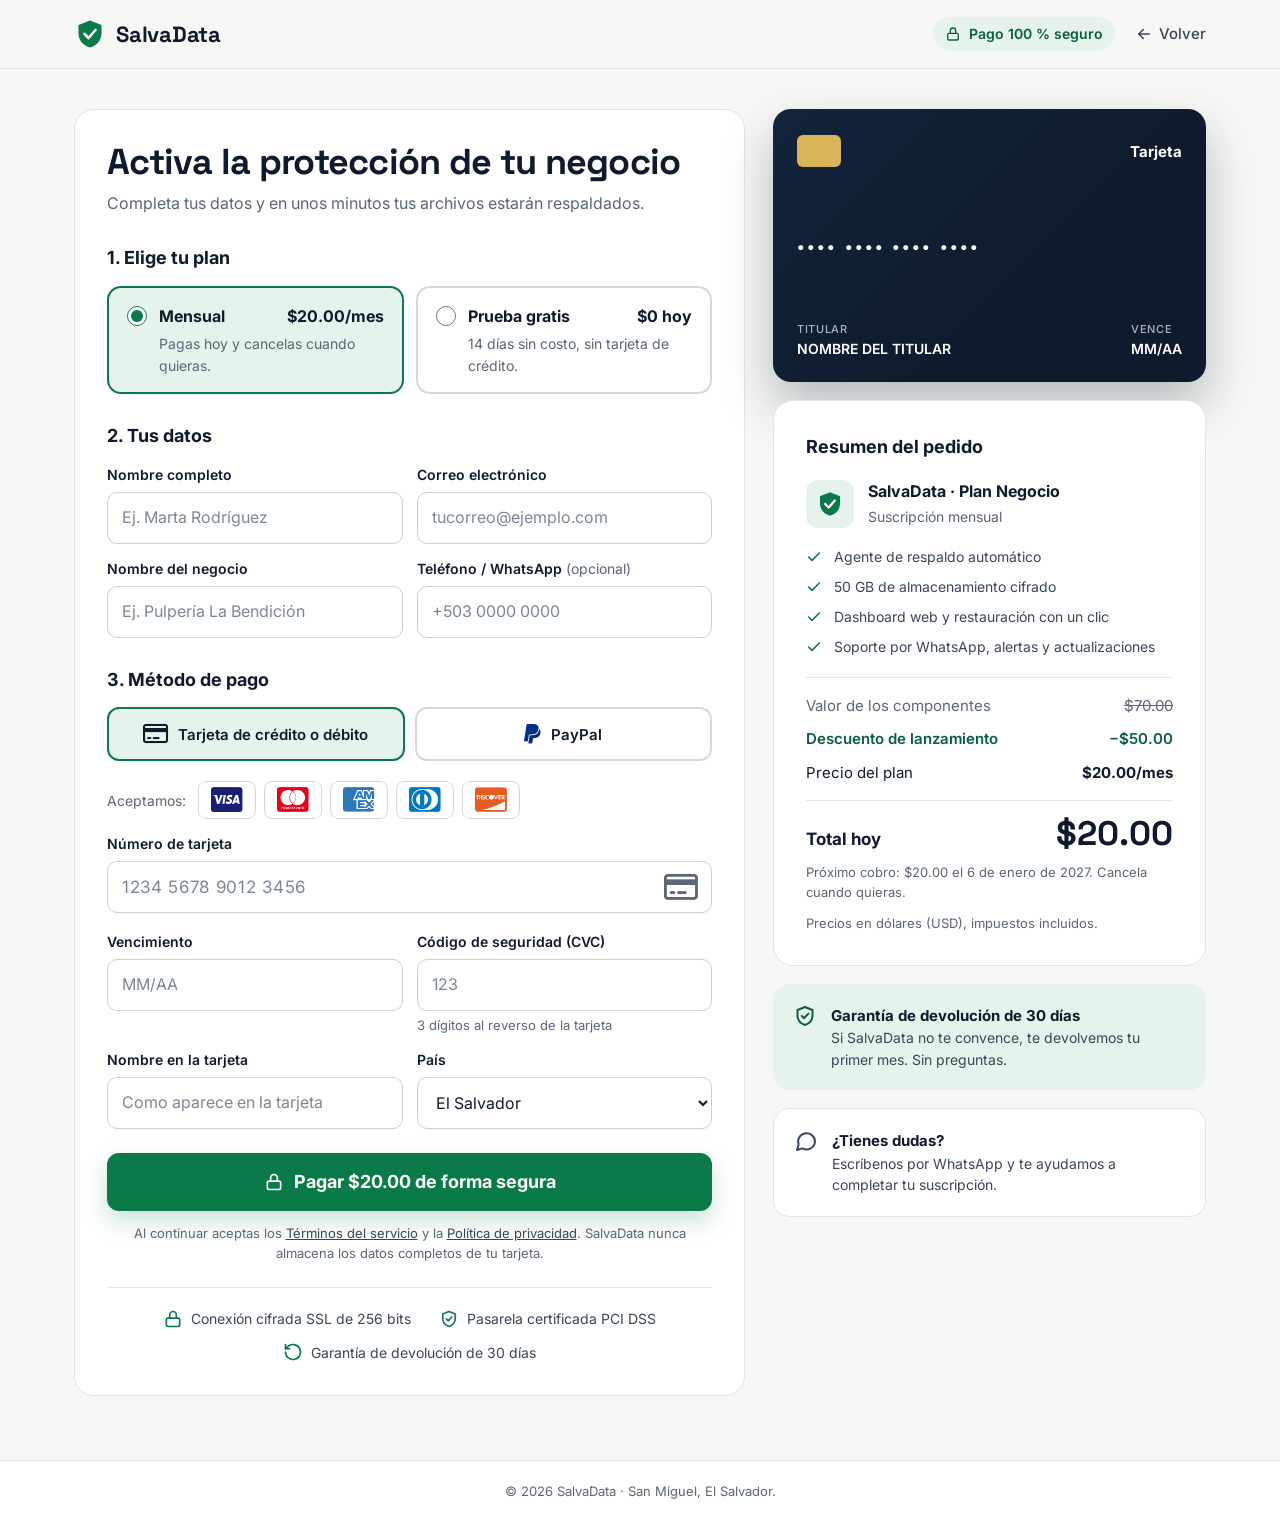
==== commit ba5cfb69: "Elimine texto innecesarios del checkout" ====
--- a/salvadata-web/checkout.html
+++ b/salvadata-web/checkout.html
@@ -1,262 +1,593 @@
-<!DOCTYPE html>
+<!doctype html>
 <html lang="es">
-<head>
-  <meta charset="UTF-8">
-  <meta name="viewport" content="width=device-width, initial-scale=1.0">
-  <title>Pago seguro | SalvaData</title>
-  <meta name="robots" content="noindex">
-  <link rel="preconnect" href="https://fonts.googleapis.com">
-  <link rel="preconnect" href="https://fonts.gstatic.com" crossorigin>
-  <link href="https://fonts.googleapis.com/css2?family=Inter:wght@400;500;600;700&family=Space+Grotesk:wght@500;600;700&display=swap" rel="stylesheet">
-  <!-- Font Awesome: logotipos de las marcas de tarjetas (Visa, Mastercard, Amex, Diners, Discover, PayPal) -->
-  <link rel="stylesheet" href="https://cdnjs.cloudflare.com/ajax/libs/font-awesome/6.5.2/css/all.min.css" referrerpolicy="no-referrer">
-  <link rel="stylesheet" href="css/styles.css">
-</head>
-<body>
-
-  <svg xmlns="http://www.w3.org/2000/svg" style="display:none">
-    <symbol id="logo" viewBox="0 0 32 32"><path d="M16 2.5 4.5 7v8.2c0 7.2 4.9 12.4 11.5 14.3 6.6-1.9 11.5-7.1 11.5-14.3V7L16 2.5Z" fill="currentColor"/><path d="m10.5 16 4 4 7-8" fill="none" stroke="#fff" stroke-width="2.6" stroke-linecap="round" stroke-linejoin="round"/></symbol>
-    <symbol id="i-check" viewBox="0 0 24 24" fill="none" stroke="currentColor" stroke-width="2.4" stroke-linecap="round" stroke-linejoin="round"><path d="M20 6 9 17l-5-5"/></symbol>
-    <symbol id="i-lock" viewBox="0 0 24 24" fill="none" stroke="currentColor" stroke-width="2" stroke-linecap="round" stroke-linejoin="round"><rect x="4" y="11" width="16" height="10" rx="2"/><path d="M8 11V7a4 4 0 0 1 8 0v4"/></symbol>
-    <symbol id="i-shield" viewBox="0 0 24 24" fill="none" stroke="currentColor" stroke-width="2" stroke-linecap="round" stroke-linejoin="round"><path d="M12 3 4.5 6v5.5c0 4.7 3.2 8.1 7.5 9.5 4.3-1.4 7.5-4.8 7.5-9.5V6L12 3Z"/><path d="m8.8 12 2.2 2.2 4.4-4.6"/></symbol>
-    <symbol id="i-back" viewBox="0 0 24 24" fill="none" stroke="currentColor" stroke-width="2" stroke-linecap="round" stroke-linejoin="round"><path d="M19 12H5"/><path d="m11 18-6-6 6-6"/></symbol>
-    <symbol id="i-refresh" viewBox="0 0 24 24" fill="none" stroke="currentColor" stroke-width="2" stroke-linecap="round" stroke-linejoin="round"><path d="M3 12a9 9 0 1 0 3-6.7L3 8"/><path d="M3 3v5h5"/></symbol>
-    <symbol id="i-chat" viewBox="0 0 24 24" fill="none" stroke="currentColor" stroke-width="2" stroke-linecap="round" stroke-linejoin="round"><path d="M21 12a8.5 8.5 0 0 1-12.6 7.4L3 21l1.6-5.2A8.5 8.5 0 1 1 21 12Z"/></symbol>
-  </svg>
-
-  <header class="site-header checkout-header">
-    <div class="container">
-      <a href="index.html" class="logo" aria-label="SalvaData, volver a la página principal">
-        <svg class="logo-mark" aria-hidden="true"><use href="#logo"/></svg>
-        <span>SalvaData</span>
-      </a>
-      <div class="header-right">
-        <span class="secure-pill"><svg class="icon" aria-hidden="true"><use href="#i-lock"/></svg>Pago 100 % seguro</span>
-        <a href="index.html" class="back-link"><svg class="icon" aria-hidden="true"><use href="#i-back"/></svg>Volver</a>
+  <head>
+    <meta charset="UTF-8" />
+    <meta name="viewport" content="width=device-width, initial-scale=1.0" />
+    <title>Pago seguro | SalvaData</title>
+    <meta name="robots" content="noindex" />
+    <link rel="preconnect" href="https://fonts.googleapis.com" />
+    <link rel="preconnect" href="https://fonts.gstatic.com" crossorigin />
+    <link
+      href="https://fonts.googleapis.com/css2?family=Inter:wght@400;500;600;700&family=Space+Grotesk:wght@500;600;700&display=swap"
+      rel="stylesheet"
+    />
+    <!-- Font Awesome: logotipos de las marcas de tarjetas (Visa, Mastercard, Amex, Diners, Discover, PayPal) -->
+    <link
+      rel="stylesheet"
+      href="https://cdnjs.cloudflare.com/ajax/libs/font-awesome/6.5.2/css/all.min.css"
+      referrerpolicy="no-referrer"
+    />
+    <link rel="stylesheet" href="css/styles.css" />
+  </head>
+  <body>
+    <svg xmlns="http://www.w3.org/2000/svg" style="display: none">
+      <symbol id="logo" viewBox="0 0 32 32">
+        <path
+          d="M16 2.5 4.5 7v8.2c0 7.2 4.9 12.4 11.5 14.3 6.6-1.9 11.5-7.1 11.5-14.3V7L16 2.5Z"
+          fill="currentColor"
+        />
+        <path
+          d="m10.5 16 4 4 7-8"
+          fill="none"
+          stroke="#fff"
+          stroke-width="2.6"
+          stroke-linecap="round"
+          stroke-linejoin="round"
+        />
+      </symbol>
+      <symbol
+        id="i-check"
+        viewBox="0 0 24 24"
+        fill="none"
+        stroke="currentColor"
+        stroke-width="2.4"
+        stroke-linecap="round"
+        stroke-linejoin="round"
+      >
+        <path d="M20 6 9 17l-5-5" />
+      </symbol>
+      <symbol
+        id="i-lock"
+        viewBox="0 0 24 24"
+        fill="none"
+        stroke="currentColor"
+        stroke-width="2"
+        stroke-linecap="round"
+        stroke-linejoin="round"
+      >
+        <rect x="4" y="11" width="16" height="10" rx="2" />
+        <path d="M8 11V7a4 4 0 0 1 8 0v4" />
+      </symbol>
+      <symbol
+        id="i-shield"
+        viewBox="0 0 24 24"
+        fill="none"
+        stroke="currentColor"
+        stroke-width="2"
+        stroke-linecap="round"
+        stroke-linejoin="round"
+      >
+        <path
+          d="M12 3 4.5 6v5.5c0 4.7 3.2 8.1 7.5 9.5 4.3-1.4 7.5-4.8 7.5-9.5V6L12 3Z"
+        />
+        <path d="m8.8 12 2.2 2.2 4.4-4.6" />
+      </symbol>
+      <symbol
+        id="i-back"
+        viewBox="0 0 24 24"
+        fill="none"
+        stroke="currentColor"
+        stroke-width="2"
+        stroke-linecap="round"
+        stroke-linejoin="round"
+      >
+        <path d="M19 12H5" />
+        <path d="m11 18-6-6 6-6" />
+      </symbol>
+      <symbol
+        id="i-refresh"
+        viewBox="0 0 24 24"
+        fill="none"
+        stroke="currentColor"
+        stroke-width="2"
+        stroke-linecap="round"
+        stroke-linejoin="round"
+      >
+        <path d="M3 12a9 9 0 1 0 3-6.7L3 8" />
+        <path d="M3 3v5h5" />
+      </symbol>
+      <symbol
+        id="i-chat"
+        viewBox="0 0 24 24"
+        fill="none"
+        stroke="currentColor"
+        stroke-width="2"
+        stroke-linecap="round"
+        stroke-linejoin="round"
+      >
+        <path
+          d="M21 12a8.5 8.5 0 0 1-12.6 7.4L3 21l1.6-5.2A8.5 8.5 0 1 1 21 12Z"
+        />
+      </symbol>
+    </svg>
+
+    <header class="site-header checkout-header">
+      <div class="container">
+        <a
+          href="index.html"
+          class="logo"
+          aria-label="SalvaData, volver a la página principal"
+        >
+          <svg class="logo-mark" aria-hidden="true"><use href="#logo" /></svg>
+          <span>SalvaData</span>
+        </a>
+        <div class="header-right">
+          <span class="secure-pill"
+            ><svg class="icon" aria-hidden="true"><use href="#i-lock" /></svg
+            >Pago 100 % seguro</span
+          >
+          <a href="index.html" class="back-link"
+            ><svg class="icon" aria-hidden="true"><use href="#i-back" /></svg
+            >Volver</a
+          >
+        </div>
       </div>
-    </div>
-  </header>
-
-  <main class="checkout">
-    <div class="container">
-
-      <!-- ============ COLUMNA IZQUIERDA ============ -->
-      <div>
-        <form id="checkout-form" class="panel" novalidate>
-          <h1>Activa la protección de tu negocio</h1>
-          <p class="checkout__intro">Completa tus datos y en unos minutos tus archivos estarán respaldados.</p>
-
-          <!-- 1. Plan -->
-          <fieldset class="form-block">
-            <legend>1. Elige tu plan</legend>
-            <div class="plan-options">
-              <label class="plan-option">
-                <input type="radio" name="plan" value="mensual" checked>
-                <span class="plan-option__body">
-                  <span class="plan-option__top">Mensual <span>$20.00/mes</span></span>
-                  <span class="plan-option__desc">Pagas hoy y cancelas cuando quieras.</span>
-                </span>
-              </label>
-              <label class="plan-option">
-                <input type="radio" name="plan" value="prueba">
-                <span class="plan-option__body">
-                  <span class="plan-option__top">Prueba gratis <span>$0 hoy</span></span>
-                  <span class="plan-option__desc">14 días sin costo, sin tarjeta de crédito.</span>
-                </span>
-              </label>
-            </div>
-          </fieldset>
-
-          <!-- 2. Datos -->
-          <fieldset class="form-block">
-            <legend>2. Tus datos</legend>
-            <div class="fields">
-              <div class="field">
-                <label for="nombre">Nombre completo</label>
-                <input id="nombre" type="text" autocomplete="name" placeholder="Ej. Marta Rodríguez">
-              </div>
-              <div class="field">
-                <label for="correo">Correo electrónico</label>
-                <input id="correo" type="email" autocomplete="email" placeholder="tucorreo@ejemplo.com">
-              </div>
-              <div class="field">
-                <label for="negocio">Nombre del negocio</label>
-                <input id="negocio" type="text" autocomplete="organization" placeholder="Ej. Pulpería La Bendición">
-              </div>
-              <div class="field">
-                <label for="telefono">Teléfono / WhatsApp <span style="font-weight:400;color:var(--muted)">(opcional)</span></label>
-                <input id="telefono" type="tel" autocomplete="tel" placeholder="+503 0000 0000">
-              </div>
-            </div>
-          </fieldset>
-
-          <!-- 3. Pago (solo plan mensual) -->
-          <fieldset class="form-block" id="pago-block">
-            <legend>3. Método de pago</legend>
-            <div class="pay-tabs" role="tablist" aria-label="Método de pago">
-              <button type="button" class="pay-tab" role="tab" id="tab-tarjeta" aria-selected="true" aria-controls="panel-tarjeta" data-method="tarjeta">
-                <i class="fa-regular fa-credit-card" aria-hidden="true"></i>Tarjeta de crédito o débito
+    </header>
+
+    <main class="checkout">
+      <div class="container">
+        <!-- ============ COLUMNA IZQUIERDA ============ -->
+        <div>
+          <form id="checkout-form" class="panel" novalidate>
+            <h1>Activa la protección de tu negocio</h1>
+            <p class="checkout__intro">
+              Completa tus datos y en unos minutos tus archivos estarán
+              respaldados.
+            </p>
+
+            <!-- 1. Plan -->
+            <fieldset class="form-block">
+              <legend>1. Elige tu plan</legend>
+              <div class="plan-options">
+                <label class="plan-option">
+                  <input type="radio" name="plan" value="mensual" checked />
+                  <span class="plan-option__body">
+                    <span class="plan-option__top"
+                      >Mensual <span>$20.00/mes</span></span
+                    >
+                    <span class="plan-option__desc"
+                      >Pagas hoy y cancelas cuando quieras.</span
+                    >
+                  </span>
+                </label>
+                <label class="plan-option">
+                  <input type="radio" name="plan" value="prueba" />
+                  <span class="plan-option__body">
+                    <span class="plan-option__top"
+                      >Prueba gratis <span>$0 hoy</span></span
+                    >
+                    <span class="plan-option__desc"
+                      >14 días sin costo, sin tarjeta de crédito.</span
+                    >
+                  </span>
+                </label>
+              </div>
+            </fieldset>
+
+            <!-- 2. Datos -->
+            <fieldset class="form-block">
+              <legend>2. Tus datos</legend>
+              <div class="fields">
+                <div class="field">
+                  <label for="nombre">Nombre completo</label>
+                  <input
+                    id="nombre"
+                    type="text"
+                    autocomplete="name"
+                    placeholder="Ej. Marta Rodríguez"
+                  />
+                </div>
+                <div class="field">
+                  <label for="correo">Correo electrónico</label>
+                  <input
+                    id="correo"
+                    type="email"
+                    autocomplete="email"
+                    placeholder="tucorreo@ejemplo.com"
+                  />
+                </div>
+                <div class="field">
+                  <label for="negocio">Nombre del negocio</label>
+                  <input
+                    id="negocio"
+                    type="text"
+                    autocomplete="organization"
+                    placeholder="Ej. Pulpería La Bendición"
+                  />
+                </div>
+                <div class="field">
+                  <label for="telefono"
+                    >Teléfono / WhatsApp
+                    <span style="font-weight: 400; color: var(--muted)"
+                      >(opcional)</span
+                    ></label
+                  >
+                  <input
+                    id="telefono"
+                    type="tel"
+                    autocomplete="tel"
+                    placeholder="+503 0000 0000"
+                  />
+                </div>
+              </div>
+            </fieldset>
+
+            <!-- 3. Pago (solo plan mensual) -->
+            <fieldset class="form-block" id="pago-block">
+              <legend>3. Método de pago</legend>
+              <div class="pay-tabs" role="tablist" aria-label="Método de pago">
+                <button
+                  type="button"
+                  class="pay-tab"
+                  role="tab"
+                  id="tab-tarjeta"
+                  aria-selected="true"
+                  aria-controls="panel-tarjeta"
+                  data-method="tarjeta"
+                >
+                  <i class="fa-regular fa-credit-card" aria-hidden="true"></i
+                  >Tarjeta de crédito o débito
+                </button>
+                <button
+                  type="button"
+                  class="pay-tab"
+                  role="tab"
+                  id="tab-paypal"
+                  aria-selected="false"
+                  aria-controls="panel-paypal"
+                  data-method="paypal"
+                  tabindex="-1"
+                >
+                  <i
+                    class="fa-brands fa-paypal"
+                    aria-hidden="true"
+                    style="color: #003087"
+                  ></i
+                  >PayPal
+                </button>
+              </div>
+
+              <div
+                id="panel-tarjeta"
+                role="tabpanel"
+                aria-labelledby="tab-tarjeta"
+              >
+                <div class="accepted">
+                  <span class="accepted__label">Aceptamos:</span>
+                  <div class="card-logos" id="card-logos">
+                    <span class="card-logo" data-brand="visa" title="Visa"
+                      ><i class="fa-brands fa-cc-visa" aria-hidden="true"></i
+                      ><span class="sr-only">Visa</span></span
+                    >
+                    <span
+                      class="card-logo"
+                      data-brand="mastercard"
+                      title="Mastercard"
+                      ><i
+                        class="fa-brands fa-cc-mastercard"
+                        aria-hidden="true"
+                      ></i
+                      ><span class="sr-only">Mastercard</span></span
+                    >
+                    <span
+                      class="card-logo"
+                      data-brand="amex"
+                      title="American Express"
+                      ><i class="fa-brands fa-cc-amex" aria-hidden="true"></i
+                      ><span class="sr-only">American Express</span></span
+                    >
+                    <span
+                      class="card-logo"
+                      data-brand="diners"
+                      title="Diners Club"
+                      ><i
+                        class="fa-brands fa-cc-diners-club"
+                        aria-hidden="true"
+                      ></i
+                      ><span class="sr-only">Diners Club</span></span
+                    >
+                    <span
+                      class="card-logo"
+                      data-brand="discover"
+                      title="Discover"
+                      ><i
+                        class="fa-brands fa-cc-discover"
+                        aria-hidden="true"
+                      ></i
+                      ><span class="sr-only">Discover</span></span
+                    >
+                  </div>
+                </div>
+
+                <div class="fields">
+                  <div class="field field--full">
+                    <label for="card-number">Número de tarjeta</label>
+                    <div class="input-icon">
+                      <input
+                        id="card-number"
+                        type="text"
+                        inputmode="numeric"
+                        autocomplete="cc-number"
+                        placeholder="1234 5678 9012 3456"
+                      />
+                      <span
+                        class="input-icon__brand"
+                        id="card-brand-icon"
+                        aria-hidden="true"
+                        ><i class="fa-regular fa-credit-card"></i
+                      ></span>
+                    </div>
+                    <span
+                      class="field__hint"
+                      id="card-brand-text"
+                      aria-live="polite"
+                    ></span>
+                  </div>
+                  <div class="field">
+                    <label for="card-exp">Vencimiento</label>
+                    <input
+                      id="card-exp"
+                      type="text"
+                      inputmode="numeric"
+                      autocomplete="cc-exp"
+                      placeholder="MM/AA"
+                    />
+                  </div>
+                  <div class="field">
+                    <label for="card-cvc">Código de seguridad (CVC)</label>
+                    <input
+                      id="card-cvc"
+                      type="password"
+                      inputmode="numeric"
+                      autocomplete="cc-csc"
+                      placeholder="123"
+                    />
+                    <span class="field__hint" id="cvc-hint"
+                      >3 dígitos al reverso de la tarjeta</span
+                    >
+                  </div>
+                  <div class="field">
+                    <label for="card-name">Nombre en la tarjeta</label>
+                    <input
+                      id="card-name"
+                      type="text"
+                      autocomplete="cc-name"
+                      placeholder="Como aparece en la tarjeta"
+                    />
+                  </div>
+                  <div class="field">
+                    <label for="pais">País</label>
+                    <select id="pais" autocomplete="country-name">
+                      <option>El Salvador</option>
+                      <option>Guatemala</option>
+                      <option>Honduras</option>
+                      <option>Nicaragua</option>
+                      <option>Costa Rica</option>
+                      <option>Panamá</option>
+                      <option>México</option>
+                      <option>Estados Unidos</option>
+                      <option>Otro</option>
+                    </select>
+                  </div>
+                </div>
+              </div>
+
+              <div
+                id="panel-paypal"
+                role="tabpanel"
+                aria-labelledby="tab-paypal"
+                hidden
+              >
+                <div class="notice notice--neutral">
+                  <i class="fa-brands fa-paypal" aria-hidden="true"></i>
+                  <p>
+                    Al continuar se abrirá PayPal para que inicies sesión y
+                    apruebes el pago de <strong>$20.00 al mes</strong>.
+                    SalvaData no recibe tu contraseña ni los datos de tu cuenta.
+                  </p>
+                </div>
+              </div>
+            </fieldset>
+
+            <div class="notice notice--accent" id="trial-note" hidden>
+              <svg class="icon" aria-hidden="true">
+                <use href="#i-shield" />
+              </svg>
+              <p>
+                <strong>No necesitas tarjeta para tu prueba.</strong> Te
+                avisaremos antes de que terminen los 14 días y tú decides si
+                continúas. Nunca te cobraremos sin tu aprobación.
+              </p>
+            </div>
+
+            <p class="form-error" id="form-error" role="alert" hidden></p>
+
+            <button
+              type="submit"
+              class="btn btn--primary btn--block pay-btn"
+              id="pay-btn"
+            >
+              <svg class="icon" aria-hidden="true"><use href="#i-lock" /></svg>
+              <span id="pay-label">Pagar $20.00 de forma segura</span>
+            </button>
+            <p class="legal">
+              Al continuar aceptas los <a href="#">Términos del servicio</a> y
+              la <a href="#">Política de privacidad</a>. SalvaData nunca
+              almacena los datos completos de tu tarjeta.
+            </p>
+
+            <ul class="trust">
+              <li>
+                <svg class="icon" aria-hidden="true"><use href="#i-lock" /></svg
+                >Conexión cifrada SSL de 256 bits
+              </li>
+              <li>
+                <svg class="icon" aria-hidden="true">
+                  <use href="#i-shield" /></svg
+                >Pasarela certificada PCI DSS
+              </li>
+              <li>
+                <svg class="icon" aria-hidden="true">
+                  <use href="#i-refresh" /></svg
+                >Garantía de devolución de 30 días
+              </li>
+            </ul>
+          </form>
+
+          <!-- Pantalla de confirmación -->
+          <section
+            class="panel success"
+            id="success"
+            hidden
+            tabindex="-1"
+            aria-labelledby="success-title"
+          >
+            <div class="success__icon">
+              <svg aria-hidden="true"><use href="#i-check" /></svg>
+            </div>
+            <h1 id="success-title">¡Pago aprobado!</h1>
+            <p class="success__text" id="success-text"></p>
+            <p class="success__paid" id="success-paid"></p>
+            <ol class="success__steps">
+              <li><span>1</span>Revisa tu correo y confirma tu cuenta.</li>
+              <li><span>2</span>Descarga e instala el agente para Windows.</li>
+              <li><span>3</span>Elige las carpetas que quieres proteger.</li>
+            </ol>
+            <div class="success__actions">
+              <button
+                type="button"
+                class="btn btn--primary btn--lg"
+                id="download-btn"
+              >
+                Descargar agente para Windows
               </button>
-              <button type="button" class="pay-tab" role="tab" id="tab-paypal" aria-selected="false" aria-controls="panel-paypal" data-method="paypal" tabindex="-1">
-                <i class="fa-brands fa-paypal" aria-hidden="true" style="color:#003087"></i>PayPal
-              </button>
-            </div>
-
-            <div id="panel-tarjeta" role="tabpanel" aria-labelledby="tab-tarjeta">
-              <div class="accepted">
-                <span class="accepted__label">Aceptamos:</span>
-                <div class="card-logos" id="card-logos">
-                  <span class="card-logo" data-brand="visa" title="Visa"><i class="fa-brands fa-cc-visa" aria-hidden="true"></i><span class="sr-only">Visa</span></span>
-                  <span class="card-logo" data-brand="mastercard" title="Mastercard"><i class="fa-brands fa-cc-mastercard" aria-hidden="true"></i><span class="sr-only">Mastercard</span></span>
-                  <span class="card-logo" data-brand="amex" title="American Express"><i class="fa-brands fa-cc-amex" aria-hidden="true"></i><span class="sr-only">American Express</span></span>
-                  <span class="card-logo" data-brand="diners" title="Diners Club"><i class="fa-brands fa-cc-diners-club" aria-hidden="true"></i><span class="sr-only">Diners Club</span></span>
-                  <span class="card-logo" data-brand="discover" title="Discover"><i class="fa-brands fa-cc-discover" aria-hidden="true"></i><span class="sr-only">Discover</span></span>
-                </div>
-              </div>
-
-              <div class="fields">
-                <div class="field field--full">
-                  <label for="card-number">Número de tarjeta</label>
-                  <div class="input-icon">
-                    <input id="card-number" type="text" inputmode="numeric" autocomplete="cc-number" placeholder="1234 5678 9012 3456">
-                    <span class="input-icon__brand" id="card-brand-icon" aria-hidden="true"><i class="fa-regular fa-credit-card"></i></span>
-                  </div>
-                  <span class="field__hint" id="card-brand-text" aria-live="polite"></span>
-                </div>
-                <div class="field">
-                  <label for="card-exp">Vencimiento</label>
-                  <input id="card-exp" type="text" inputmode="numeric" autocomplete="cc-exp" placeholder="MM/AA">
-                </div>
-                <div class="field">
-                  <label for="card-cvc">Código de seguridad (CVC)</label>
-                  <input id="card-cvc" type="password" inputmode="numeric" autocomplete="cc-csc" placeholder="123">
-                  <span class="field__hint" id="cvc-hint">3 dígitos al reverso de la tarjeta</span>
-                </div>
-                <div class="field">
-                  <label for="card-name">Nombre en la tarjeta</label>
-                  <input id="card-name" type="text" autocomplete="cc-name" placeholder="Como aparece en la tarjeta">
-                </div>
-                <div class="field">
-                  <label for="pais">País</label>
-                  <select id="pais" autocomplete="country-name">
-                    <option>El Salvador</option>
-                    <option>Guatemala</option>
-                    <option>Honduras</option>
-                    <option>Nicaragua</option>
-                    <option>Costa Rica</option>
-                    <option>Panamá</option>
-                    <option>México</option>
-                    <option>Estados Unidos</option>
-                    <option>Otro</option>
-                  </select>
-                </div>
-              </div>
-            </div>
-
-            <div id="panel-paypal" role="tabpanel" aria-labelledby="tab-paypal" hidden>
-              <div class="notice notice--neutral">
-                <i class="fa-brands fa-paypal" aria-hidden="true"></i>
-                <p>Al continuar se abrirá PayPal para que inicies sesión y apruebes el pago de <strong>$20.00 al mes</strong>. SalvaData no recibe tu contraseña ni los datos de tu cuenta.</p>
-              </div>
-            </div>
-          </fieldset>
-
-          <div class="notice notice--accent" id="trial-note" hidden>
-            <svg class="icon" aria-hidden="true"><use href="#i-shield"/></svg>
-            <p><strong>No necesitas tarjeta para tu prueba.</strong> Te avisaremos antes de que terminen los 14 días y tú decides si continúas. Nunca te cobraremos sin tu aprobación.</p>
+              <a href="index.html" class="btn btn--outline btn--lg"
+                >Volver al inicio</a
+              >
+            </div>
+            <button type="button" class="link-btn" id="reset-btn">
+              Repetir la demostración
+            </button>
+          </section>
+        </div>
+
+        <!-- ============ COLUMNA DERECHA: RESUMEN ============ -->
+        <aside class="summary-col" aria-label="Resumen del pedido">
+          <div class="card-preview" id="card-preview" aria-hidden="true">
+            <div class="card-preview__top">
+              <span class="card-preview__chip"></span>
+              <span class="card-preview__brand" id="preview-brand"
+                ><span>Tarjeta</span></span
+              >
+            </div>
+            <div class="card-preview__number" id="preview-number">
+              •••• •••• •••• ••••
+            </div>
+            <div class="card-preview__bottom">
+              <span class="card-preview__holder"
+                ><small>TITULAR</small
+                ><span id="preview-name">NOMBRE DEL TITULAR</span></span
+              >
+              <span
+                ><small>VENCE</small><span id="preview-exp">MM/AA</span></span
+              >
+            </div>
           </div>
 
-          <p class="form-error" id="form-error" role="alert" hidden></p>
-
-          <button type="submit" class="btn btn--primary btn--block pay-btn" id="pay-btn">
-            <svg class="icon" aria-hidden="true"><use href="#i-lock"/></svg>
-            <span id="pay-label">Pagar $20.00 de forma segura</span>
-          </button>
-          <p class="legal">Al continuar aceptas los <a href="#">Términos del servicio</a> y la <a href="#">Política de privacidad</a>. SalvaData nunca almacena los datos completos de tu tarjeta.</p>
-
-          <ul class="trust">
-            <li><svg class="icon" aria-hidden="true"><use href="#i-lock"/></svg>Conexión cifrada SSL de 256 bits</li>
-            <li><svg class="icon" aria-hidden="true"><use href="#i-shield"/></svg>Pasarela certificada PCI DSS</li>
-            <li><svg class="icon" aria-hidden="true"><use href="#i-refresh"/></svg>Garantía de devolución de 30 días</li>
-          </ul>
-        </form>
-
-        <!-- Pantalla de confirmación -->
-        <section class="panel success" id="success" hidden tabindex="-1" aria-labelledby="success-title">
-          <div class="success__icon"><svg aria-hidden="true"><use href="#i-check"/></svg></div>
-          <h1 id="success-title">¡Pago aprobado!</h1>
-          <p class="success__text" id="success-text"></p>
-          <p class="success__paid" id="success-paid"></p>
-          <ol class="success__steps">
-            <li><span>1</span>Revisa tu correo y confirma tu cuenta.</li>
-            <li><span>2</span>Descarga e instala el agente para Windows.</li>
-            <li><span>3</span>Elige las carpetas que quieres proteger.</li>
-          </ol>
-          <div class="success__actions">
-            <button type="button" class="btn btn--primary btn--lg" id="download-btn">Descargar agente para Windows</button>
-            <a href="index.html" class="btn btn--outline btn--lg">Volver al inicio</a>
+          <div class="panel summary">
+            <h2>Resumen del pedido</h2>
+            <div class="summary__plan">
+              <div class="summary__plan-icon">
+                <svg class="logo-mark" aria-hidden="true">
+                  <use href="#logo" />
+                </svg>
+              </div>
+              <div>
+                <strong>SalvaData · Plan Negocio</strong>
+                <span id="summary-plan">Suscripción mensual</span>
+              </div>
+            </div>
+            <ul class="check-list">
+              <li>
+                <svg class="icon" aria-hidden="true">
+                  <use href="#i-check" /></svg
+                >Agente de respaldo automático
+              </li>
+              <li>
+                <svg class="icon" aria-hidden="true">
+                  <use href="#i-check" /></svg
+                >50 GB de almacenamiento cifrado
+              </li>
+              <li>
+                <svg class="icon" aria-hidden="true">
+                  <use href="#i-check" /></svg
+                >Dashboard web y restauración con un clic
+              </li>
+              <li>
+                <svg class="icon" aria-hidden="true">
+                  <use href="#i-check" /></svg
+                >Soporte por WhatsApp, alertas y actualizaciones
+              </li>
+            </ul>
+            <div class="summary__rows">
+              <div class="summary__row summary__row--muted">
+                <span>Valor de los componentes</span><s>$70.00</s>
+              </div>
+              <div class="summary__row summary__row--discount">
+                <span>Descuento de lanzamiento</span><span>−$50.00</span>
+              </div>
+              <div class="summary__row">
+                <span>Precio del plan</span><strong>$20.00/mes</strong>
+              </div>
+              <div
+                class="summary__row summary__row--discount"
+                id="trial-row"
+                hidden
+              >
+                <span>Prueba gratis (14 días)</span><span>−$20.00</span>
+              </div>
+            </div>
+            <div class="summary__total">
+              <span>Total hoy</span><strong id="total-today">$20.00</strong>
+            </div>
+            <p class="summary__small" id="next-charge"></p>
+            <p class="summary__small">
+              Precios en dólares (USD), impuestos incluidos.
+            </p>
           </div>
-          <button type="button" class="link-btn" id="reset-btn">Repetir la demostración</button>
-        </section>
+
+          <div class="side-box side-box--accent">
+            <svg class="icon" aria-hidden="true"><use href="#i-shield" /></svg>
+            <p>
+              <strong>Garantía de devolución de 30 días</strong>Si SalvaData no
+              te convence, te devolvemos tu primer mes. Sin preguntas.
+            </p>
+          </div>
+          <div class="side-box side-box--plain">
+            <svg class="icon" aria-hidden="true"><use href="#i-chat" /></svg>
+            <p>
+              <strong>¿Tienes dudas?</strong>Escríbenos por WhatsApp y te
+              ayudamos a completar tu suscripción.
+            </p>
+          </div>
+        </aside>
       </div>
-
-      <!-- ============ COLUMNA DERECHA: RESUMEN ============ -->
-      <aside class="summary-col" aria-label="Resumen del pedido">
-        <div class="card-preview" id="card-preview" aria-hidden="true">
-          <div class="card-preview__top">
-            <span class="card-preview__chip"></span>
-            <span class="card-preview__brand" id="preview-brand"><span>Tarjeta</span></span>
-          </div>
-          <div class="card-preview__number" id="preview-number">•••• •••• •••• ••••</div>
-          <div class="card-preview__bottom">
-            <span class="card-preview__holder"><small>TITULAR</small><span id="preview-name">NOMBRE DEL TITULAR</span></span>
-            <span><small>VENCE</small><span id="preview-exp">MM/AA</span></span>
-          </div>
-        </div>
-
-        <div class="panel summary">
-          <h2>Resumen del pedido</h2>
-          <div class="summary__plan">
-            <div class="summary__plan-icon"><svg class="logo-mark" aria-hidden="true"><use href="#logo"/></svg></div>
-            <div>
-              <strong>SalvaData · Plan Negocio</strong>
-              <span id="summary-plan">Suscripción mensual</span>
-            </div>
-          </div>
-          <ul class="check-list">
-            <li><svg class="icon" aria-hidden="true"><use href="#i-check"/></svg>Agente de respaldo automático</li>
-            <li><svg class="icon" aria-hidden="true"><use href="#i-check"/></svg>50 GB de almacenamiento cifrado</li>
-            <li><svg class="icon" aria-hidden="true"><use href="#i-check"/></svg>Dashboard web y restauración con un clic</li>
-            <li><svg class="icon" aria-hidden="true"><use href="#i-check"/></svg>Soporte por WhatsApp, alertas y actualizaciones</li>
-          </ul>
-          <div class="summary__rows">
-            <div class="summary__row summary__row--muted"><span>Valor de los componentes</span><s>$70.00</s></div>
-            <div class="summary__row summary__row--discount"><span>Descuento de lanzamiento</span><span>−$50.00</span></div>
-            <div class="summary__row"><span>Precio del plan</span><strong>$20.00/mes</strong></div>
-            <div class="summary__row summary__row--discount" id="trial-row" hidden><span>Prueba gratis (14 días)</span><span>−$20.00</span></div>
-          </div>
-          <div class="summary__total"><span>Total hoy</span><strong id="total-today">$20.00</strong></div>
-          <p class="summary__small" id="next-charge"></p>
-          <p class="summary__small">Precios en dólares (USD), impuestos incluidos.</p>
-        </div>
-
-        <div class="side-box side-box--accent">
-          <svg class="icon" aria-hidden="true"><use href="#i-shield"/></svg>
-          <p><strong>Garantía de devolución de 30 días</strong>Si SalvaData no te convence, te devolvemos tu primer mes. Sin preguntas.</p>
-        </div>
-        <div class="side-box side-box--plain">
-          <svg class="icon" aria-hidden="true"><use href="#i-chat"/></svg>
-          <p><strong>¿Tienes dudas?</strong>Escríbenos por WhatsApp y te ayudamos a completar tu suscripción.</p>
-        </div>
-      </aside>
-
-    </div>
-  </main>
-
-  <footer class="demo-footer">
-    <p>© 2026 SalvaData · San Miguel, El Salvador. Página de demostración de un proyecto académico: no se procesan pagos ni se envían datos. No ingreses datos reales de tarjeta; para probar usa 4242 4242 4242 4242.</p>
-  </footer>
-
-  <script src="js/checkout.js"></script>
-</body>
+    </main>
+
+    <footer class="demo-footer">
+      <p>© 2026 SalvaData · San Miguel, El Salvador.</p>
+    </footer>
+
+    <script src="js/checkout.js"></script>
+  </body>
 </html>
